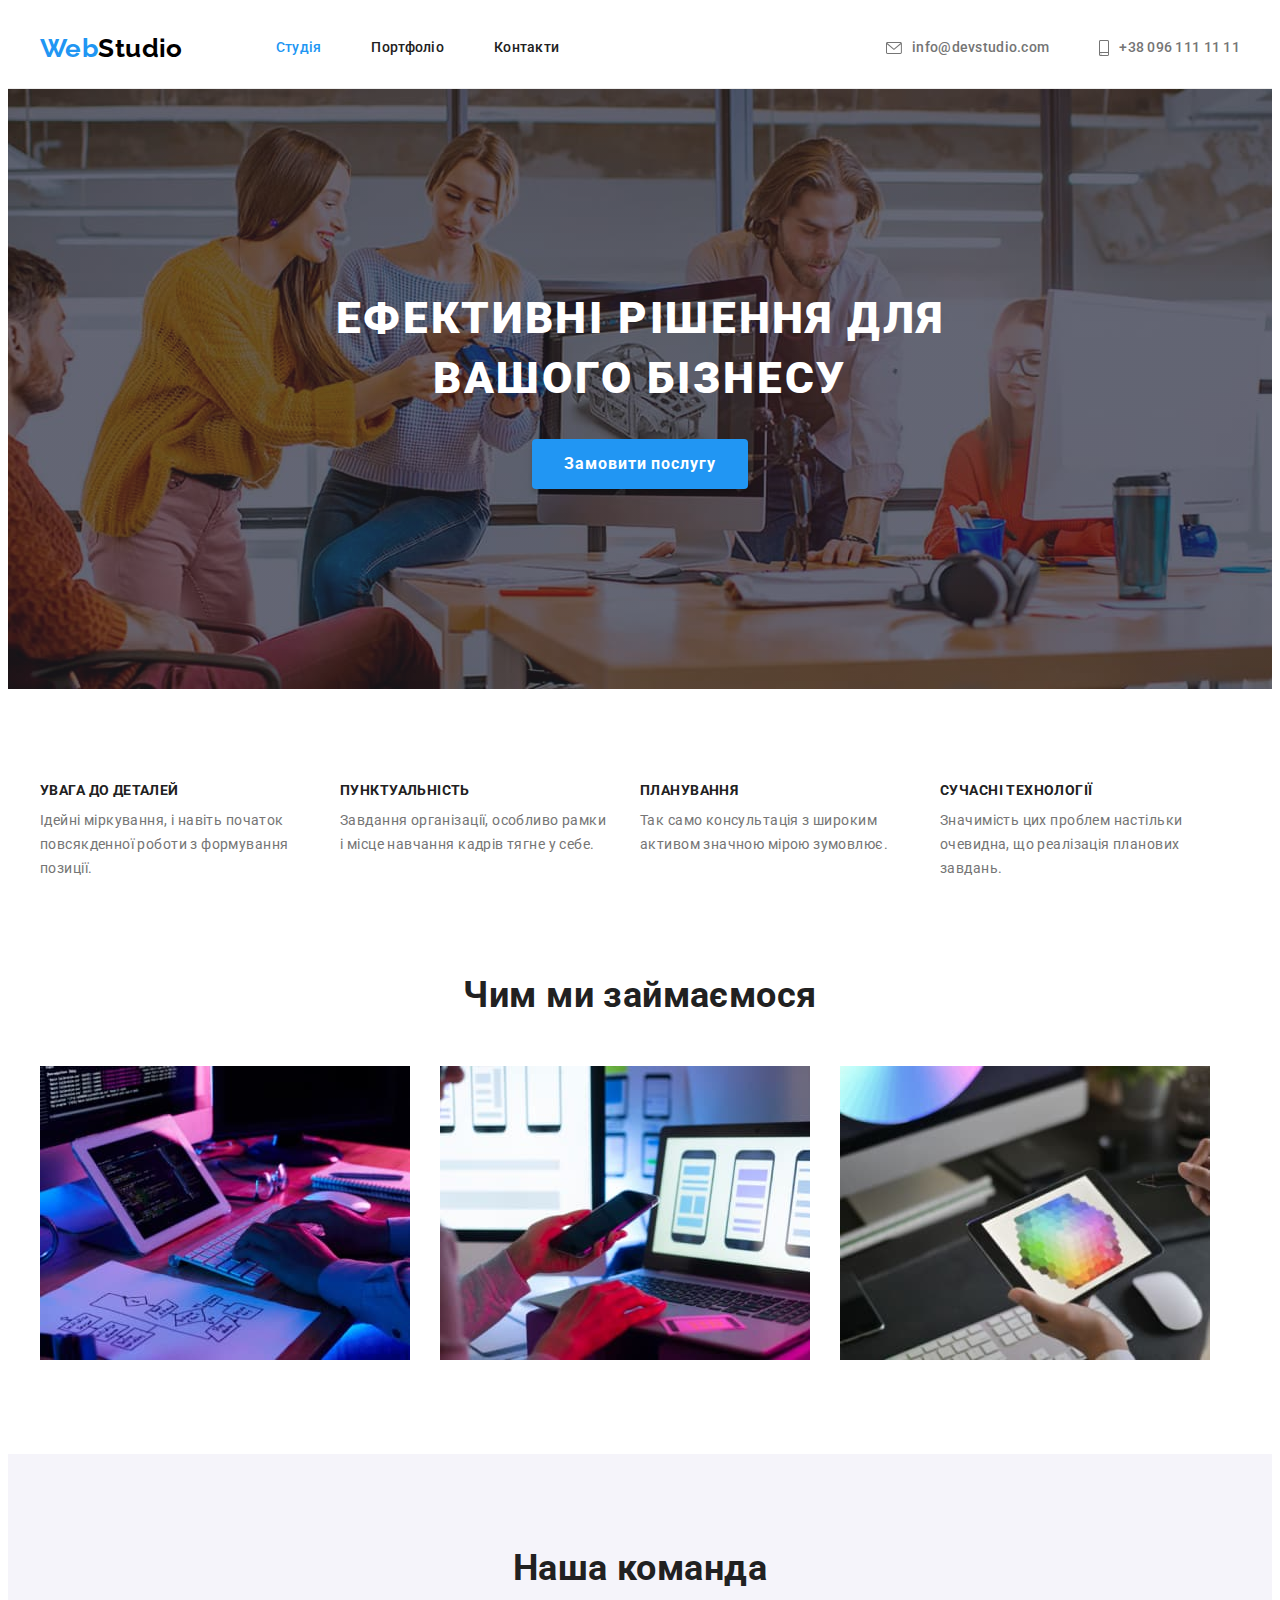
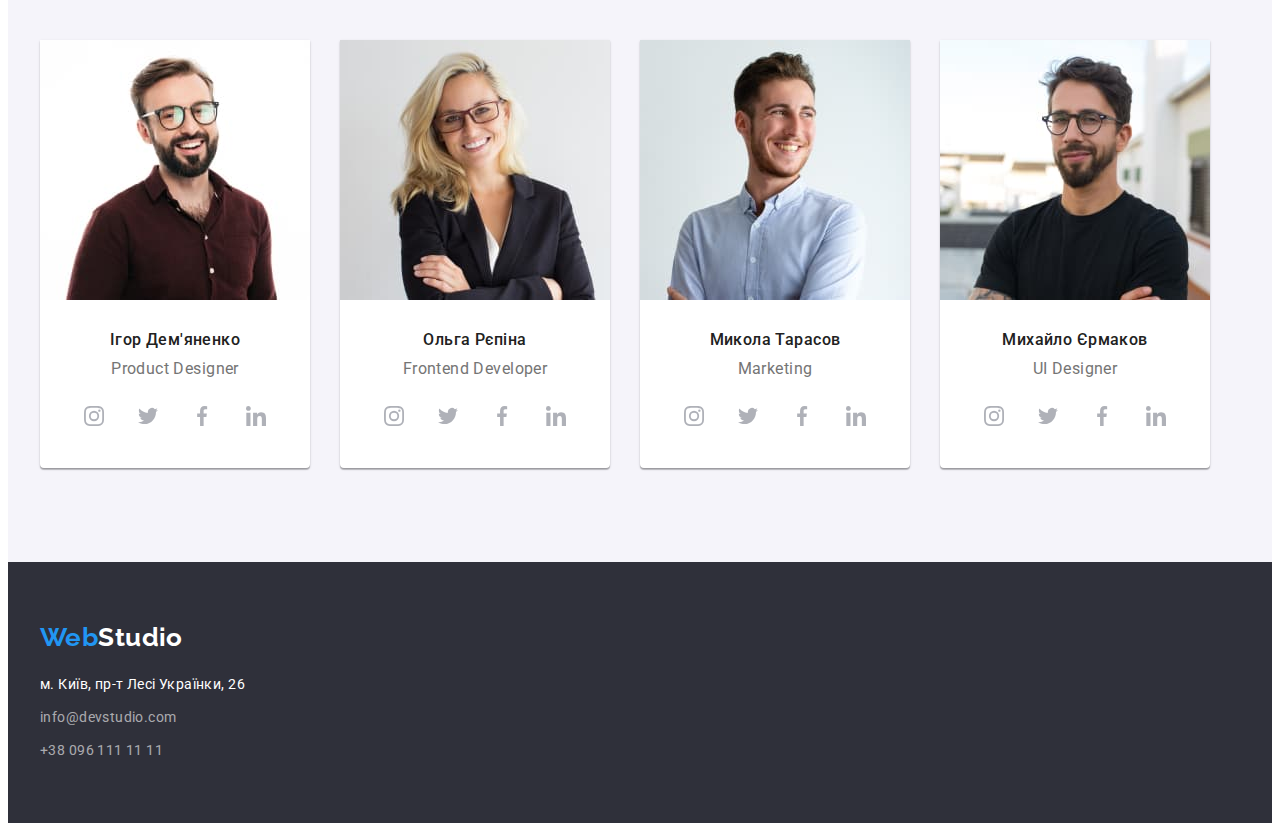
==== index.html @ c1e57f89 "add svg icons" ====
<!DOCTYPE html>
<html lang="uk">

<head>
	<meta charset="UTF-8" />
	<meta http-equiv="X-UA-Compatible" content="IE=edge" />
	<meta name="viewport" content="width=device-width, initial-scale=1.0" />
	<title>goit-markup-hw-03</title>
	<link rel="preconnect" href="https://fonts.googleapis.com">
	<link rel="preconnect" href="https://fonts.gstatic.com" crossorigin>
	<link
		href="https://fonts.googleapis.com/css2?family=Raleway:wght@700&family=Roboto:wght@400;500;700;900&display=swap"
		rel="stylesheet">
	<link rel="stylesheet" href="https://cdnjs.cloudflare.com/ajax/libs/modern-normalize/1.1.0/modern-normalize.min.css"
		integrity="sha512-wpPYUAdjBVSE4KJnH1VR1HeZfpl1ub8YT/NKx4PuQ5NmX2tKuGu6U/JRp5y+Y8XG2tV+wKQpNHVUX03MfMFn9Q=="
		crossorigin="anonymous" referrerpolicy="no-referrer" />
	<link rel="stylesheet" href="./css/styles.css" />



</head>

<body>
	<header class="page-header">
		<div class="container">
			<div class="header-container">
				<nav class="site-nav">
					<a class="logo" href="./index.html">Web<span class="logo-header">Studio</span></a>
					<ul class="list header-list">
						<li class="item">
							<a class="link current" href="./index.html">Студія</a>
						</li>
						<li class="item">
							<a class="link" href="./portfolio.html">Портфоліо</a>
						</li>
						<li class="item">
							<a class="link" href="#">Контакти</a>
						</li>
					</ul>
				</nav>
				<ul class="list header-address">
					<li class="item ">
						<a class="link address-link" href="mailto:info@devstudio.com">
							<svg width="16" height="12">
								<use href="./images/icons.svg#icon-envelope"></use>
							</svg>
							info@devstudio.com
						</a>
					</li>
					<li class="item">
						<a class="link phone-link" href="tel:+380961111111">
							<svg width="10" height="16">
								<use href="./images/icons.svg#icon-smartphone"></use>
							</svg>
							+38 096 111 11 11
						</a>
					</li>
				</ul>
			</div>
		</div>
	</header>
	<main>
		<section class="hero">
			<div class="hero-background">
				<div class="container hero-container">
					<h1 class="hero-title">Ефективні рішення для вашого бізнесу</h1>
					<button class="hero-button" type="button">Замовити послугу</button>
				</div>
			</div>
		</section>

		<section class="section">
			<div class="container">
				<h2 class="title visually-hidden">Особливості</h2>
				<ul class="list features-list">
					<li class="features-item">

						<h3 class="features-title">Увага до деталей</h3>
						<p class="features-text">Ідейні міркування, і навіть початок повсякденної роботи з формування позиції.
						</p>
					</li>
					<li class="features-item">
						<h3 class="features-title">Пунктуальність</h3>
						<p class="features-text">Завдання організації, особливо рамки і місце навчання кадрів тягне у себе.
						</p>
					</li>
					<li class="features-item">
						<h3 class="features-title">Планування</h3>
						<p class="features-text">Так само консультація з широким активом значною мірою зумовлює.</p>
					</li>
					<li class="features-item">
						<h3 class="features-title">Сучасні технології</h3>
						<p class="features-text">Значимість цих проблем настільки очевидна, що реалізація планових завдань.
						</p>
					</li>
				</ul>
			</div>
		</section>
		<section class="section technology-section">
			<div class="container">
				<div class="technology">
					<h2 class="title technology-title">Чим ми займаємося</h2>
					<ul class="list technology-list">
						<li class="technology-item"><img src="./images/code.jpg" alt="Людина працює за комп'ютером"
								width="370" /></li>
						<li class="technology-item">
							<img src="./images/mobile.jpg" alt="Людина з телефоном у руці працює за комп'ютером" width="370" />
						</li>
						<li class="technology-item">
							<img src="./images/tablet.jpg" alt="Людина малює на планшеті" width="370" />
						</li>
					</ul>
				</div>
			</div>
		</section>
		<section class="section team-section">
			<div class="container">
				<h2 class="title team-title">Наша команда</h2>
				<ul class="list team-list">
					<li class="team-item">
						<img src="./images/demyanenko.jpg" alt="Усміхнений хлопець в окулярах" width="270" />
						<div class="team-card">
							<h3 class="team-name">Ігор Дем'яненко</h3>
							<p class="team-position" lang="en">Product Designer</p>
						</div>
						<ul class="list social-list">
							<li class="social-item">
								<a class="social-link" href="">
									<svg class="social-icon" width="20" height="20">
										<use href="./images/icons.svg#icon-instagram"></use>
									</svg>
								</a>
							</li>
							<li class="social-item">
								<a class="social-link" href="">
									<svg class="social-icon" width="20" height="20">
										<use href="./images/icons.svg#icon-twitter"></use>
									</svg>
								</a>
							</li>
							<li class="social-item">
								<a class="social-link" href="">
									<svg class="social-icon" width="20" height="20">
										<use href="./images/icons.svg#icon-facebook"></use>
									</svg>
								</a>
							</li>
							<li class="social-item">
								<a class="social-link" href="">
									<svg class="social-icon" width="20" height="20">
										<use href="./images/icons.svg#icon-linkedin"></use>
									</svg>
								</a>
							</li>
						</ul>
					</li>
					<li class="team-item">
						<img src="./images/repina.jpg" alt="Усміхнена дівчина в окулярах" width="270" />
						<div class="team-card">
							<h3 class="team-name">Ольга Рєпіна</h3>
							<p class="team-position" lang="en">Frontend Developer</p>
						</div>
						<ul class="list social-list">
							<li class="social-item">
								<a class="social-link" href="">
									<svg class="social-icon" width="20" height="20">
										<use href="./images/icons.svg#icon-instagram"></use>
									</svg>
								</a>
							</li>
							<li class="social-item">
								<a class="social-link" href="">
									<svg class="social-icon" width="20" height="20">
										<use href="./images/icons.svg#icon-twitter"></use>
									</svg>
								</a>
							</li>
							<li class="social-item">
								<a class="social-link" href="">
									<svg class="social-icon" width="20" height="20">
										<use href="./images/icons.svg#icon-facebook"></use>
									</svg>
								</a>
							</li>
							<li class="social-item">
								<a class="social-link" href="">
									<svg class="social-icon" width="20" height="20">
										<use href="./images/icons.svg#icon-linkedin"></use>
									</svg>
								</a>
							</li>
						</ul>
					</li>
					<li class="team-item">
						<img src="./images/tarasov.jpg" alt="Усміхнений хлопець" width="270" />
						<div class="team-card">
							<h3 class="team-name">Микола Тарасов</h3>
							<p class="team-position" lang="en">Marketing</p>
						</div>
						<ul class="list social-list">
							<li class="social-item">
								<a class="social-link" href="">
									<svg class="social-icon" width="20" height="20">
										<use href="./images/icons.svg#icon-instagram"></use>
									</svg>
								</a>
							</li>
							<li class="social-item">
								<a class="social-link" href="">
									<svg class="social-icon" width="20" height="20">
										<use href="./images/icons.svg#icon-twitter"></use>
									</svg>
								</a>
							</li>
							<li class="social-item">
								<a class="social-link" href="">
									<svg class="social-icon" width="20" height="20">
										<use href="./images/icons.svg#icon-facebook"></use>
									</svg>
								</a>
							</li>
							<li class="social-item">
								<a class="social-link" href="">
									<svg class="social-icon" width="20" height="20">
										<use href="./images/icons.svg#icon-linkedin"></use>
									</svg>
								</a>
							</li>
						</ul>
					</li>
					<li class="team-item">
						<img src="./images/yermakov.jpg" alt="Усміхнений хлопець в окулярах" width="270" />
						<div class="team-card">
							<h3 class="team-name">Михайло Єрмаков</h3>
							<p class="team-position" lang="en">UI Designer</p>
						</div>
						<ul class="list social-list">
							<li class="social-item">
								<a class="social-link" href="">
									<svg class="social-icon" width="20" height="20">
										<use href="./images/icons.svg#icon-instagram"></use>
									</svg>
								</a>
							</li>
							<li class="social-item">
								<a class="social-link" href="">
									<svg class="social-icon" width="20" height="20">
										<use href="./images/icons.svg#icon-twitter"></use>
									</svg>
								</a>
							</li>
							<li class="social-item">
								<a class="social-link" href="">
									<svg class="social-icon" width="20" height="20">
										<use href="./images/icons.svg#icon-facebook"></use>
									</svg>
								</a>
							</li>
							<li class="social-item">
								<a class="social-link" href="">
									<svg class="social-icon" width="20" height="20">
										<use href="./images/icons.svg#icon-linkedin"></use>
									</svg>
								</a>
							</li>
						</ul>
					</li>
				</ul>
			</div>
		</section>
	</main>
	<footer class="page-footer">
		<div class="container">
			<div class="footer-container">
				<a class="logo" href="./index.html">Web<span class="logo-footer">Studio</span></a>
				<address class="address">
					<ul class="list">
						<li class="address-footer">
							<a class="link" href="https://goo.gl/maps/2ffVsnF2zKhLbxtcA" target="_blank"
								rel="noopener noreferrer nofollow">м.
								Київ, пр-т Лесі Українки, 26</a>
						</li>
						<li class="mail-footer">
							<a class="link" href="mailto:info@devstudio.com">info@devstudio.com</a>
						</li>
						<li class="phone-footer">
							<a class="link" href="tel:+380961111111">+38 096 111 11 11</a>
						</li>
					</ul>
				</address>
			</div>
		</div>
	</footer>
</body>

</html>
---- css/styles.css ----
:root {
	--primery-text-color: #212121;
	--secondary-text-color: #757575;
	--main-white-color: #FFFFFF;
	--accent-color: #2196F3;
	--secondary-background-color: #2F303A;
	--team-background-color : #F5F4FA;
	--logo-main-color: #000000;
	--addrees-color: rgba(255, 255, 255, 0.6);
	--main-button-accent-color: #188CE8;
	--border-color: #ECECEC;
	--background-hero-color: #C4C4C4;
}

.visually-hidden {
	position: absolute;
	white-space: nowrap;
	width: 1px;
	height: 1px;
	overflow: hidden;
	border: 0;
	padding: 0;
	clip: rect(0 0 0 0);
	clip-path: inset(50%);
	margin: -1px;
}

body{
	color: var(--primery-text-color);
	background-color: var(--main-white-color);
	font-size: 14px;
	font-family: 'Roboto', sans-serif;
	letter-spacing: 0.03em;
}

h1,
h2,
h3,
h4,
h5,
h6,
p,
ul{
	margin: 0;
	padding: 0;
}

img{
	display: block;
	max-width: 100%;
	height: auto;
}

.list {
	list-style: none;
}

.link {
	text-decoration: none;
	color: inherit;
}

.link:hover,
.link:focus {
	color: var(--accent-color);
}

.container{
	max-width: 1200px;
	margin-left: auto;
	margin-right: auto;
	padding-left: 15px;
	padding-right: 15px;
	/* outline: 2px solid green; */
}

.section {
	padding-bottom: 94px;
	padding-top: 94px;
}

/* header */
.page-header{
	border-bottom: 1px solid var(--border-color);
}

.header-container{
	display: flex;
	align-items: center;
	justify-content: space-between;
	}
/* Top-line */

/* logo */

.logo{
	color: var(--accent-color);
	font-family: 'Raleway', sans-serif;
	font-weight: 700;
	font-size: 26px;
	line-height: 1.19;
	text-decoration: none;

	/* padding-top: 24px;
	padding-bottom: 25px; */
}

.logo-header{
	color: var(--logo-main-color);
}


.logo .logo-header:hover,
.logo .logo-header:focus{
	color: var(--accent-color);
}

/* navigation */

.site-nav{
	display: flex;
	align-items: center;
	
}

.site-nav .link{
	display: block;
	padding-top: 32px;
	padding-bottom: 32px;
}

.site-nav .item + .item{
	display: flex;
	margin-left: 50px;
}

.header-list{
font-weight: 500;
font-size: 14px;
line-height: 1.14;
letter-spacing: 0.02em;

display: flex;
margin-left: 93px;
}

.current {
	color: var(--accent-color);
}
	/* header address */

.header-address{
	color: var(--secondary-text-color);
	font-weight: 500;
	letter-spacing: 0.02em;
	line-height: 1.14;

	display: flex;
	align-items: center;
}

.header-address .item + .item{
	margin-left: 50px;
}

.address-link{
	display: flex;
	fill: var(--secondary-text-color);
	align-items: center;
	gap: 10px;
}

.phone-link{
	display: flex;
	fill: var(--secondary-text-color);
	align-items: center;
	gap: 10px;
}

/* Hero */
.hero{
	background-color: var(--background-hero-color);
	}

.hero-background {
	max-width: 1600px;
	height: 600px;
	margin-left: auto;
	margin-right: auto;

	background-image: linear-gradient(to right, 
	rgba(47, 48, 58, 0.4),rgba(47, 48, 58, 0.4)),
	url('../images/hero-image.jpg');
	background-size: cover;
	background-position: center;
}

.hero-container{
	padding-top: 200px;
	padding-bottom: 200px;
}

.hero-title{
	color: var(--main-white-color);
	font-weight: 900;
	font-size: 44px;
	line-height: 1.36;
	letter-spacing: 0.06em;
	text-transform: uppercase;
	text-align: center;

	margin-left: auto;
	margin-right: auto;
	width: 696px;
	}
	
.hero-button{
	color: var(--main-white-color);
	background-color: var(--accent-color);
	font-family: inherit;
	font-weight: 700;
	font-size: 16px;
	line-height: 1.87;
	font-style: normal;
	cursor: pointer;
	letter-spacing: 0.06em;
	
	padding: 10px 32px;
	text-align: center;
	display: flex;
	align-items: center;

	border-radius: 4px;
	border: 0;
	box-shadow: 0px 4px 4px rgba(0, 0, 0, 0.15);
	margin-left: auto;
	margin-right: auto;
	margin-top: 30px;
	
}

.hero-button:hover,
.hero-button:focus{
	background-color: var(--main-button-accent-color);
}


/* Features */



.features-list{
	display: flex;
	
	}

.features-item{
	width: 270px;
	margin-right: 30px;

}

.features-item:last-child{
	margin-right: 0;
}

.features-title{
	font-weight: 700;
	font-size: 14px;
	line-height: 1.14;
	text-transform: uppercase;
}

.features-text{
	color: var(--secondary-text-color);
	margin-top: 10px;
	line-height: 1.71;
}


/* What do we do? technology*/

.technology-section{
	padding-top: 0;
}

.title{
	font-weight: 700;
	font-size: 36px;
	line-height: 1.16;
}

.technology-title{
	text-align: center;
}

.technology-list{
	display: flex;
	margin-top: 50px;
}

.technology-item{
	margin-right: 30px;
}

.technology-item:last-child{
	margin-right: 0;
}


/* Our team */
.team-section{
	background-color:var(--team-background-color);
}

.team-title{
	text-align: center;
}

.team-list{
display: flex;
margin-top: 50px;
}

.team-item {
	background-color: var(--main-white-color);
	box-shadow: 0px 1px 3px rgba(0, 0, 0, 0.12), 0px 1px 1px rgba(0, 0, 0, 0.14), 0px 2px 1px rgba(0, 0, 0, 0.2);
	border-radius: 0px 0px 4px 4px;

	width: 270px;
	margin-right: 30px;
}

.team-item:last-child{
	margin-right: 0;
}

.team-card {
	padding-top: 30px;
	padding-bottom: 16px;
}

.team-name{
font-weight: 500;
font-size: 16px;
line-height: 1.19;
text-align: center;

margin-bottom: 10px;
}

.team-position{
	color: var(--secondary-text-color);
	font-size: 16px;
	line-height: 1.19;
	text-align: center;
}


.social-list {
	display: flex;
	justify-content: center;
	gap: 10px;
	padding-bottom: 30px;
}

.social-item {}

.social-link {
	width: 44px;
	height: 44px;
	display: flex;
	align-items: center;
	justify-content: center;
	border-radius: 50%;
}

.social-link:hover{
	background-color: var(--accent-color);
}

.social-icon{
	fill: #AFB1B8;
}

.social-link:hover .social-icon{
	fill: var(--main-white-color);
}


/* footer */

.page-footer {
	background-color: var(--secondary-background-color);
	padding-top: 60px;
	padding-bottom: 60px;
}

.logo-footer{
	color: var(--main-white-color);
}

.logo-footer:hover,
.logo-footer:focus{
	color: var(--accent-color);
}

.address {
	font-style: normal;
	line-height: 1.71;
}

.address-footer {
	color: var(--main-white-color);
	margin-top: 20px;
}
	
.mail-footer {
	color: var(--addrees-color);
	margin-top: 9px;
}
	
.phone-footer {
	color: var(--addrees-color);
	margin-top: 9px;
}

/* portfolio */

.filter-list{
	justify-content: center;
	gap: 8px;
	display: flex;

	margin-bottom: 50px;
}
.portfolio-button{
	font-family: inherit;
	font-weight: 500;
	font-size: 16px;
	line-height: 1.62;
	font-style: normal;
	cursor: pointer;

	height: 38px;
	padding: 6px 22px;
	border: 0;
	border-radius: 4px;
	background: #F5F4FA;
}

.portfolio-button:hover,
.portfolio-button:focus{
	color: var(--main-white-color);
	background-color: var(--accent-color);

	box-shadow: 0px 3px 1px rgba(0, 0, 0, 0.1), 0px 1px 2px rgba(0, 0, 0, 0.08), 0px 2px 2px rgba(0, 0, 0, 0.12);
	
}

/* portfolio-work */
/* калькулятор для лучшей верстки:
calc (100% - {	сумма зазоров в строке в * значение маржина}px) / количество Єлементов в строке */

.portfolio-work{
	display: flex;
	flex-wrap: wrap;
	}

.portfolio-card .title{
	margin-bottom: 4px;
}
.portfolio-item{
	width: 370px;
	margin-right: 30px;
	margin-bottom: 30px;
}

.portfolio-item:hover,
.portfolio-item:focus {
	box-shadow: 0px 1px 1px rgba(0, 0, 0, 0.12),
		0px 4px 4px rgba(0, 0, 0, 0.06),
		1px 4px 6px rgba(0, 0, 0, 0.16);
}

.portfolio-item:nth-child(3n) {
	margin-right: 0;
}

.portfolio-item:nth-last-child(-n+3){
	margin-bottom: 0;
}

.portfolio-link {
	text-decoration: none;
	color: inherit;
}




.portfolio-card{
	padding: 20px 24px;
	border-left: 1px solid var(--border-color);
	border-right: 1px solid var(--border-color);
	border-bottom: 1px solid var(--border-color);
}

.portfolio-title{
	font-weight: 700;
	font-size: 18px;
	line-height: 2;
	letter-spacing: 0.06em;
}

.portfolio-work p{
	color: var(--secondary-text-color);
	font-size: 16px;
	line-height: 1.88;
}
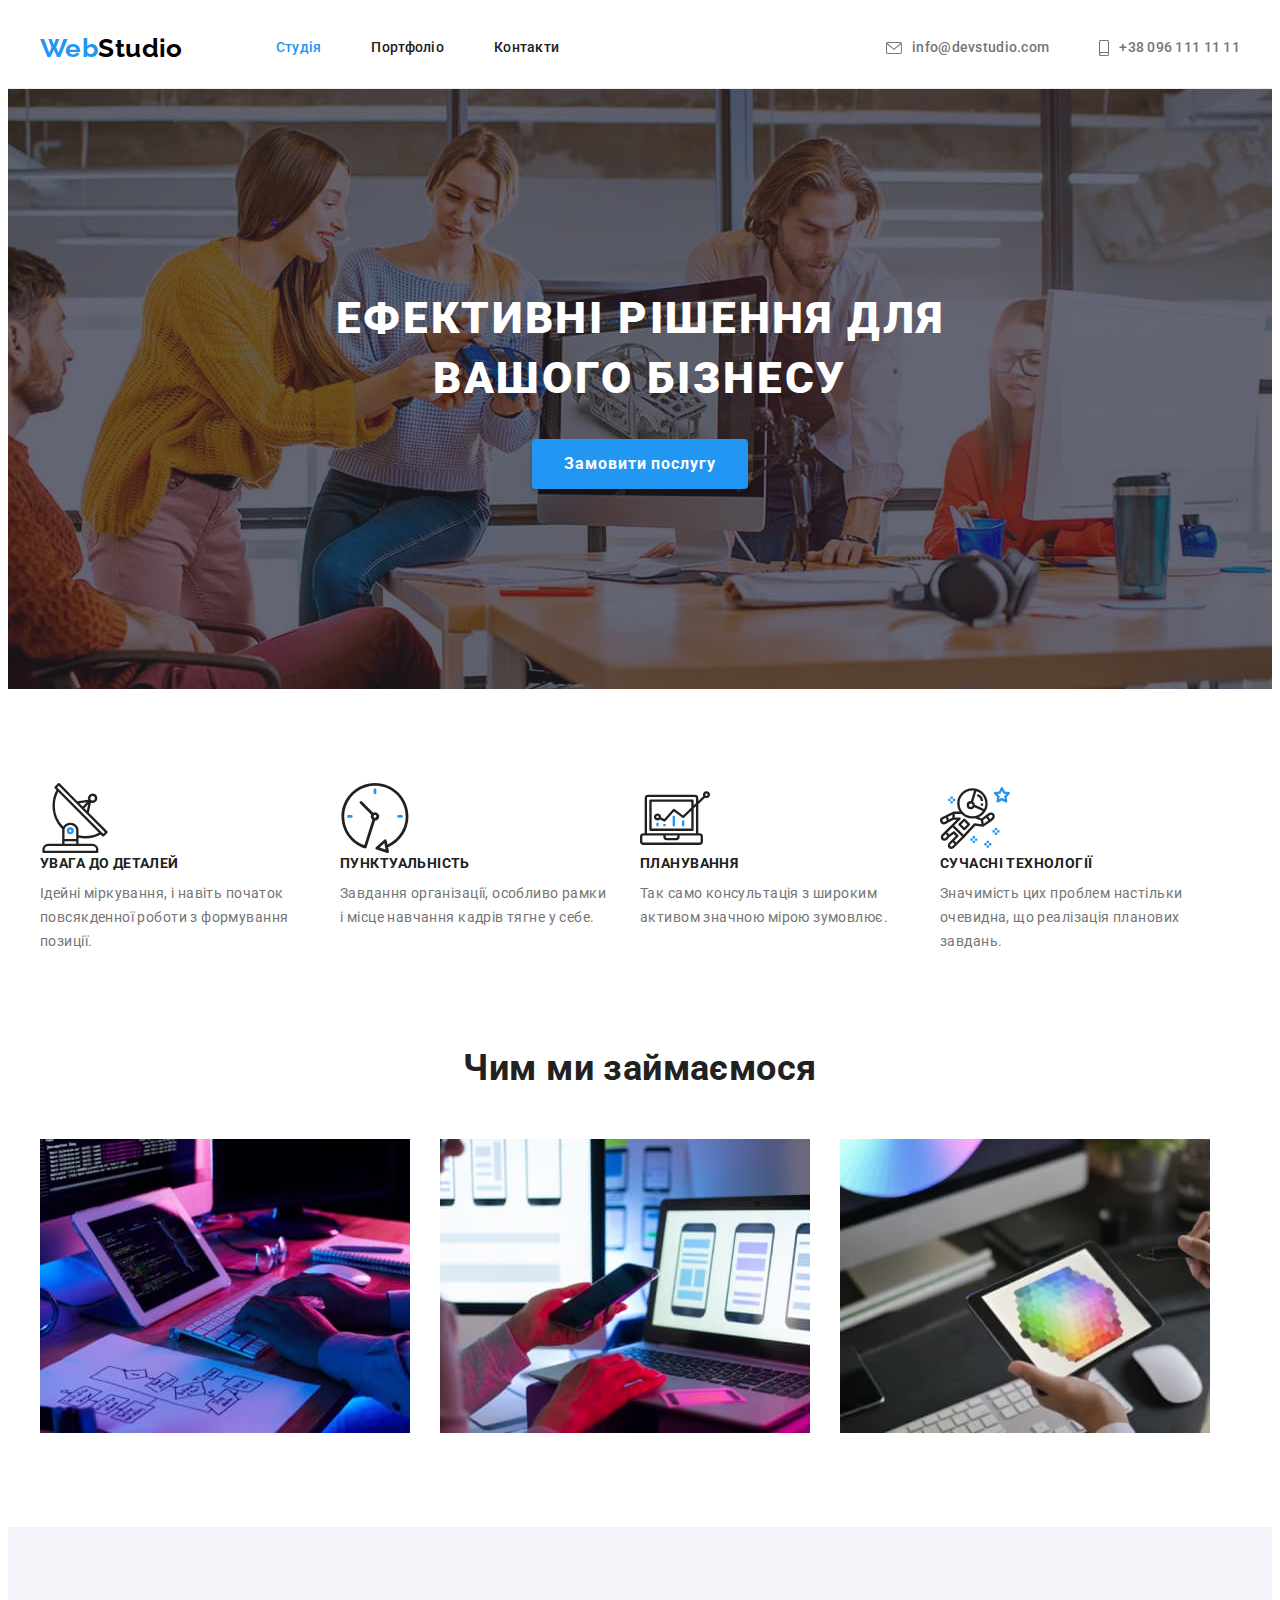
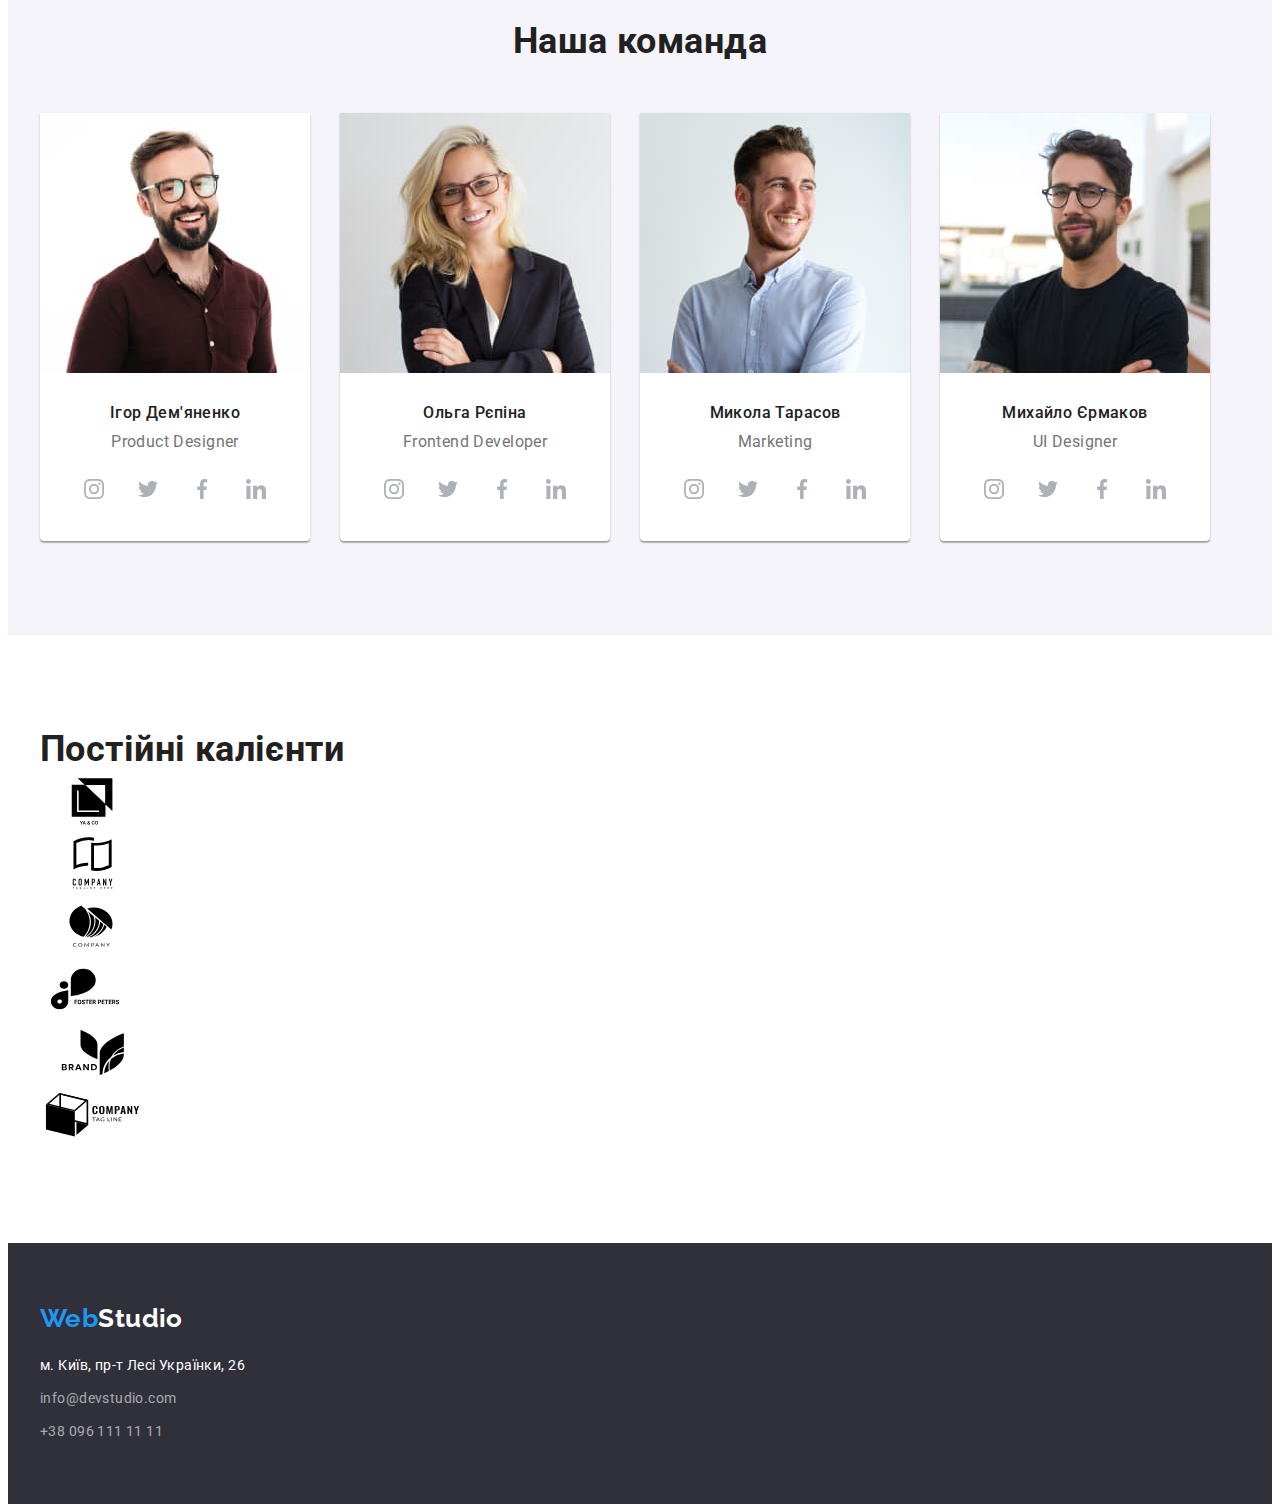
==== commit bd117313: "update index.html" ====
--- a/index.html
+++ b/index.html
@@ -74,21 +74,32 @@
 				<h2 class="title visually-hidden">Особливості</h2>
 				<ul class="list features-list">
 					<li class="features-item">
-
+						<svg width="70" height="70">
+							<use href="./images/icons.svg#icon-antenna"></use>
+						</svg>
 						<h3 class="features-title">Увага до деталей</h3>
 						<p class="features-text">Ідейні міркування, і навіть початок повсякденної роботи з формування позиції.
 						</p>
 					</li>
 					<li class="features-item">
+						<svg width="70" height="70">
+							<use href="./images/icons.svg#icon-clock"></use>
+						</svg>
 						<h3 class="features-title">Пунктуальність</h3>
 						<p class="features-text">Завдання організації, особливо рамки і місце навчання кадрів тягне у себе.
 						</p>
 					</li>
 					<li class="features-item">
+						<svg width="70" height="70">
+							<use href="./images/icons.svg#icon-diagram"></use>
+						</svg>
 						<h3 class="features-title">Планування</h3>
 						<p class="features-text">Так само консультація з широким активом значною мірою зумовлює.</p>
 					</li>
 					<li class="features-item">
+						<svg width="70" height="70">
+							<use href="./images/icons.svg#icon-astronaut"></use>
+						</svg>
 						<h3 class="features-title">Сучасні технології</h3>
 						<p class="features-text">Значимість цих проблем настільки очевидна, що реалізація планових завдань.
 						</p>
@@ -98,19 +109,19 @@
 		</section>
 		<section class="section technology-section">
 			<div class="container">
-				<div class="technology">
-					<h2 class="title technology-title">Чим ми займаємося</h2>
-					<ul class="list technology-list">
-						<li class="technology-item"><img src="./images/code.jpg" alt="Людина працює за комп'ютером"
-								width="370" /></li>
-						<li class="technology-item">
-							<img src="./images/mobile.jpg" alt="Людина з телефоном у руці працює за комп'ютером" width="370" />
-						</li>
-						<li class="technology-item">
-							<img src="./images/tablet.jpg" alt="Людина малює на планшеті" width="370" />
-						</li>
-					</ul>
-				</div>
+				<!-- <div class="technology"> -->
+				<h2 class="title technology-title">Чим ми займаємося</h2>
+				<ul class="list technology-list">
+					<li class="technology-item"><img src="./images/code.jpg" alt="Людина працює за комп'ютером"
+							width="370" /></li>
+					<li class="technology-item">
+						<img src="./images/mobile.jpg" alt="Людина з телефоном у руці працює за комп'ютером" width="370" />
+					</li>
+					<li class="technology-item">
+						<img src="./images/tablet.jpg" alt="Людина малює на планшеті" width="370" />
+					</li>
+				</ul>
+				<!-- </div> -->
 			</div>
 		</section>
 		<section class="section team-section">
@@ -268,6 +279,55 @@
 				</ul>
 			</div>
 		</section>
+		<section class="section customers-section">
+			<div class="container">
+				<h2 class="title customers-title">Постійні кaлієнти</h2>
+				<ul class="list customers-list">
+					<li class="customers-item">
+						<a class="link customers-link" href="">
+							<svg class="customers-icon" width="106" height="60">
+								<use href="./images/icons.svg#icon-yaco"></use>
+							</svg>
+						</a>
+					</li>
+					<li class="customers-item">
+						<a class="link customers-link" href="">
+							<svg class="customers-icon" width="106" height="60">
+								<use href="./images/icons.svg#icon-tagline-here"></use>
+							</svg>
+						</a>
+					</li>
+					<li class="customers-item">
+						<a class="link customers-link" href="">
+							<svg class="customers-icon" width="106" height="60">
+								<use href="./images/icons.svg#icon-company"></use>
+							</svg>
+						</a>
+					</li>
+					<li class="customers-item">
+						<a class="link customers-link" href="">
+							<svg class="customers-icon" width="106" height="60">
+								<use href="./images/icons.svg#icon-foster-peters"></use>
+							</svg>
+						</a>
+					</li>
+					<li class="customers-item">
+						<a class="link customers-link" href="">
+							<svg class="customers-icon" width="106" height="60">
+								<use href="./images/icons.svg#icon-brand"></use>
+							</svg>
+						</a>
+					</li>
+					<li class="customers-item">
+						<a class="link customers-link" href="">
+							<svg class="customers-icon" width="106" height="60">
+								<use href="./images/icons.svg#icon-company-tagline"></use>
+							</svg>
+						</a>
+					</li>
+				</ul>
+			</div>
+		</section>
 	</main>
 	<footer class="page-footer">
 		<div class="container">
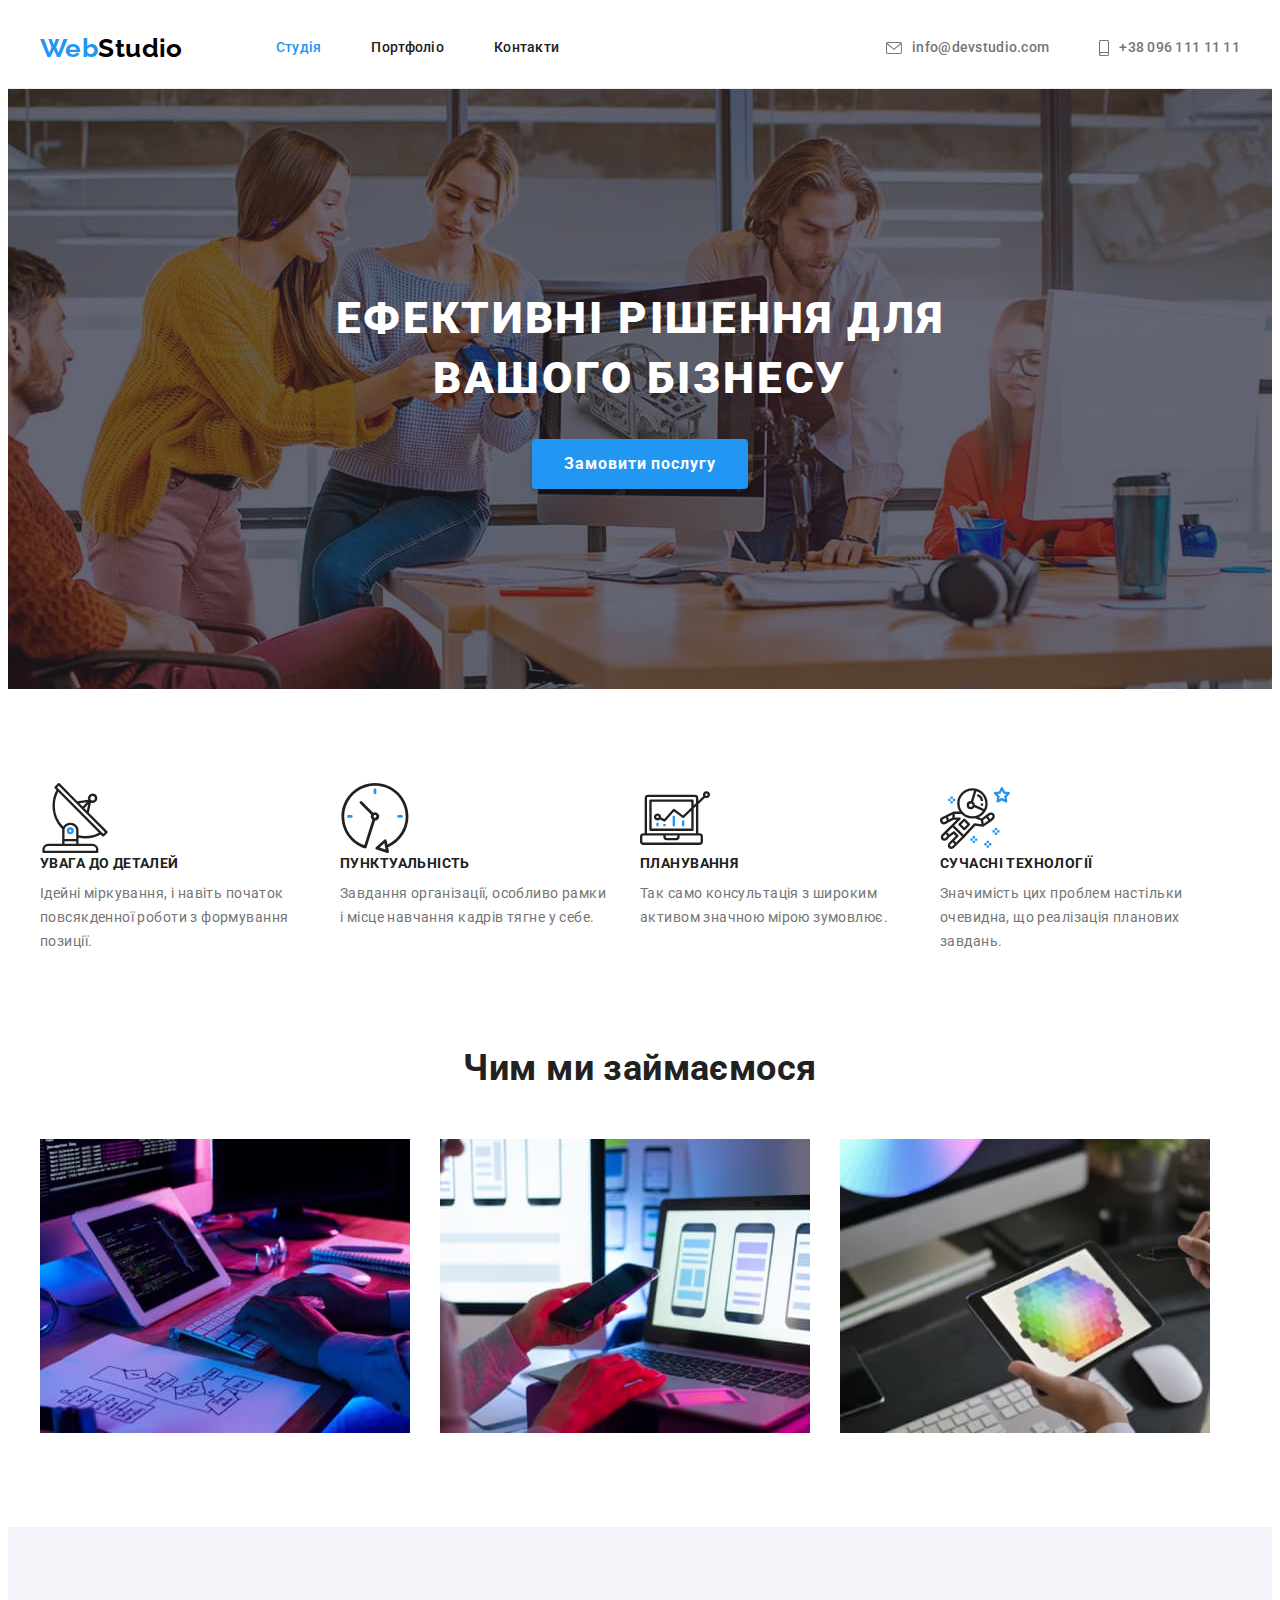
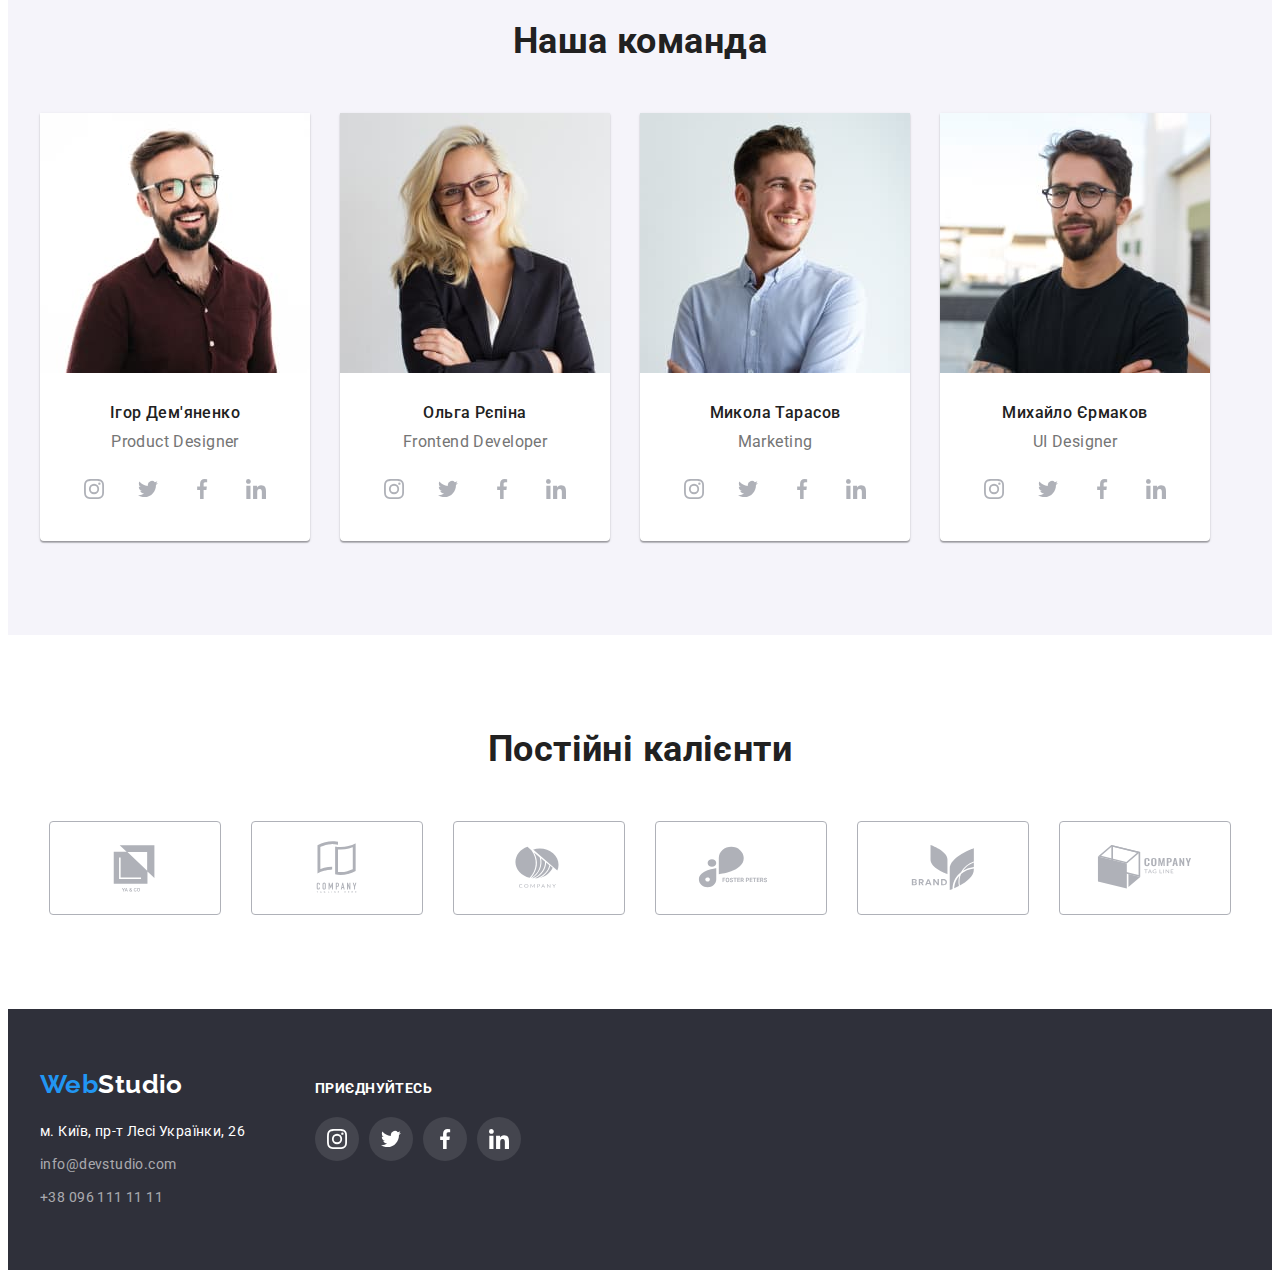
==== commit e581974e: "update index.html" ====
--- a/index.html
+++ b/index.html
@@ -330,8 +330,8 @@
 		</section>
 	</main>
 	<footer class="page-footer">
-		<div class="container">
-			<div class="footer-container">
+		<div class="container footer-container">
+			<div class="footer-main">
 				<a class="logo" href="./index.html">Web<span class="logo-footer">Studio</span></a>
 				<address class="address">
 					<ul class="list">
@@ -349,7 +349,44 @@
 					</ul>
 				</address>
 			</div>
+			<div class="footer-network">
+				<h3 class="network-title">приєднуйтесь</h3>
+				<ul class="list network-list">
+					<li class="network-item">
+						<a class="link network-link" href="">
+							<svg class="network-icon" width="20" height="20">
+								<use href="./images/icons.svg#icon-instagram"></use>
+							</svg>
+						</a>
+					</li>
+					<li class="network-item">
+						<a class="network-link" href="">
+							<svg class="network-icon" width="20" height="20">
+								<use href="./images/icons.svg#icon-twitter"></use>
+							</svg>
+						</a>
+					</li>
+					<li class="network-item">
+						<a class="network-link" href="">
+							<svg class="network-icon" width="20" height="20">
+								<use href="./images/icons.svg#icon-facebook"></use>
+							</svg>
+						</a>
+					</li>
+					<li class="network-item">
+						<a class="network-link" href="">
+							<svg class="network-icon" width="20" height="20">
+								<use href="./images/icons.svg#icon-linkedin"></use>
+							</svg>
+						</a>
+					</li>
+				</ul>
+			</div>
+
 		</div>
+
+		</div>
+
 	</footer>
 </body>
 
--- a/css/styles.css
+++ b/css/styles.css
@@ -10,6 +10,7 @@
 	--main-button-accent-color: #188CE8;
 	--border-color: #ECECEC;
 	--background-hero-color: #C4C4C4;
+	--icons-color: #AFB1B8;
 }
 
 .visually-hidden {
@@ -34,7 +35,7 @@
 }
 
 h1,
-h2,
+h2, 
 h3,
 h4,
 h5,
@@ -288,11 +289,12 @@
 	font-weight: 700;
 	font-size: 36px;
 	line-height: 1.16;
-}
-
-.technology-title{
 	text-align: center;
 }
+
+/* .technology-title{
+	text-align: center;
+} */
 
 .technology-list{
 	display: flex;
@@ -313,9 +315,9 @@
 	background-color:var(--team-background-color);
 }
 
-.team-title{
+/* .team-title{
 	text-align: center;
-}
+} */
 
 .team-list{
 display: flex;
@@ -364,7 +366,6 @@
 	padding-bottom: 30px;
 }
 
-.social-item {}
 
 .social-link {
 	width: 44px;
@@ -375,19 +376,54 @@
 	border-radius: 50%;
 }
 
-.social-link:hover{
+.social-link:hover,
+.social-link:focus{
 	background-color: var(--accent-color);
 }
 
 .social-icon{
-	fill: #AFB1B8;
-}
-
-.social-link:hover .social-icon{
+	fill: var(--icons-color);
+}
+
+.social-link:hover .social-icon,
+.social-link:focus .social-icon{
 	fill: var(--main-white-color);
 }
 
-
+/* CUSTOMERS */
+
+.customers-title{
+	margin-bottom: 50px;
+}
+
+.customers-list{
+	display: flex;
+	justify-content: center;
+	gap: 30px;
+}
+
+.customers-link{
+	width: 170px;
+	height: 92px;
+	display: flex;
+	align-items: center;
+	justify-content: center;
+
+	border: 1px solid #AFB1B8;
+	border-radius: 4px;
+}
+
+.customers-icon{
+	fill: var(--icons-color);
+}
+
+.customers-link:hover{
+	border: 1px solid #2196F3;
+}
+.customers-link:hover .customers-icon,
+.customers-link:focus .customers-icon{
+	fill: var(--accent-color);
+}
 /* footer */
 
 .page-footer {
@@ -396,6 +432,10 @@
 	padding-bottom: 60px;
 }
 
+.footer-container{
+	display: flex;
+	align-items: baseline;
+}
 .logo-footer{
 	color: var(--main-white-color);
 }
@@ -423,6 +463,47 @@
 .phone-footer {
 	color: var(--addrees-color);
 	margin-top: 9px;
+}
+
+.footer-network{
+	margin-left: 70px;
+	width: 206px;
+	height: 80px;
+}
+
+.network-title{
+	font-weight: 700;
+	line-height: 1.14;
+	font-size: 14px;
+	text-transform: uppercase;
+	color: var(--main-white-color);
+	margin-bottom: 20px;
+}
+
+.network-list {
+	display: flex;
+	justify-content: center;
+	gap: 10px;
+	}
+
+
+.network-link {
+	width: 44px;
+	height: 44px;
+	display: flex;
+	align-items: center;
+	justify-content: center;
+	border-radius: 50%;
+	background: rgba(255, 255, 255, 0.1);
+}
+
+.network-link:hover,
+.network-link:focus {
+	background-color: var(--accent-color);
+}
+
+.network-icon {
+	fill: var(--main-white-color);
 }
 
 /* portfolio */
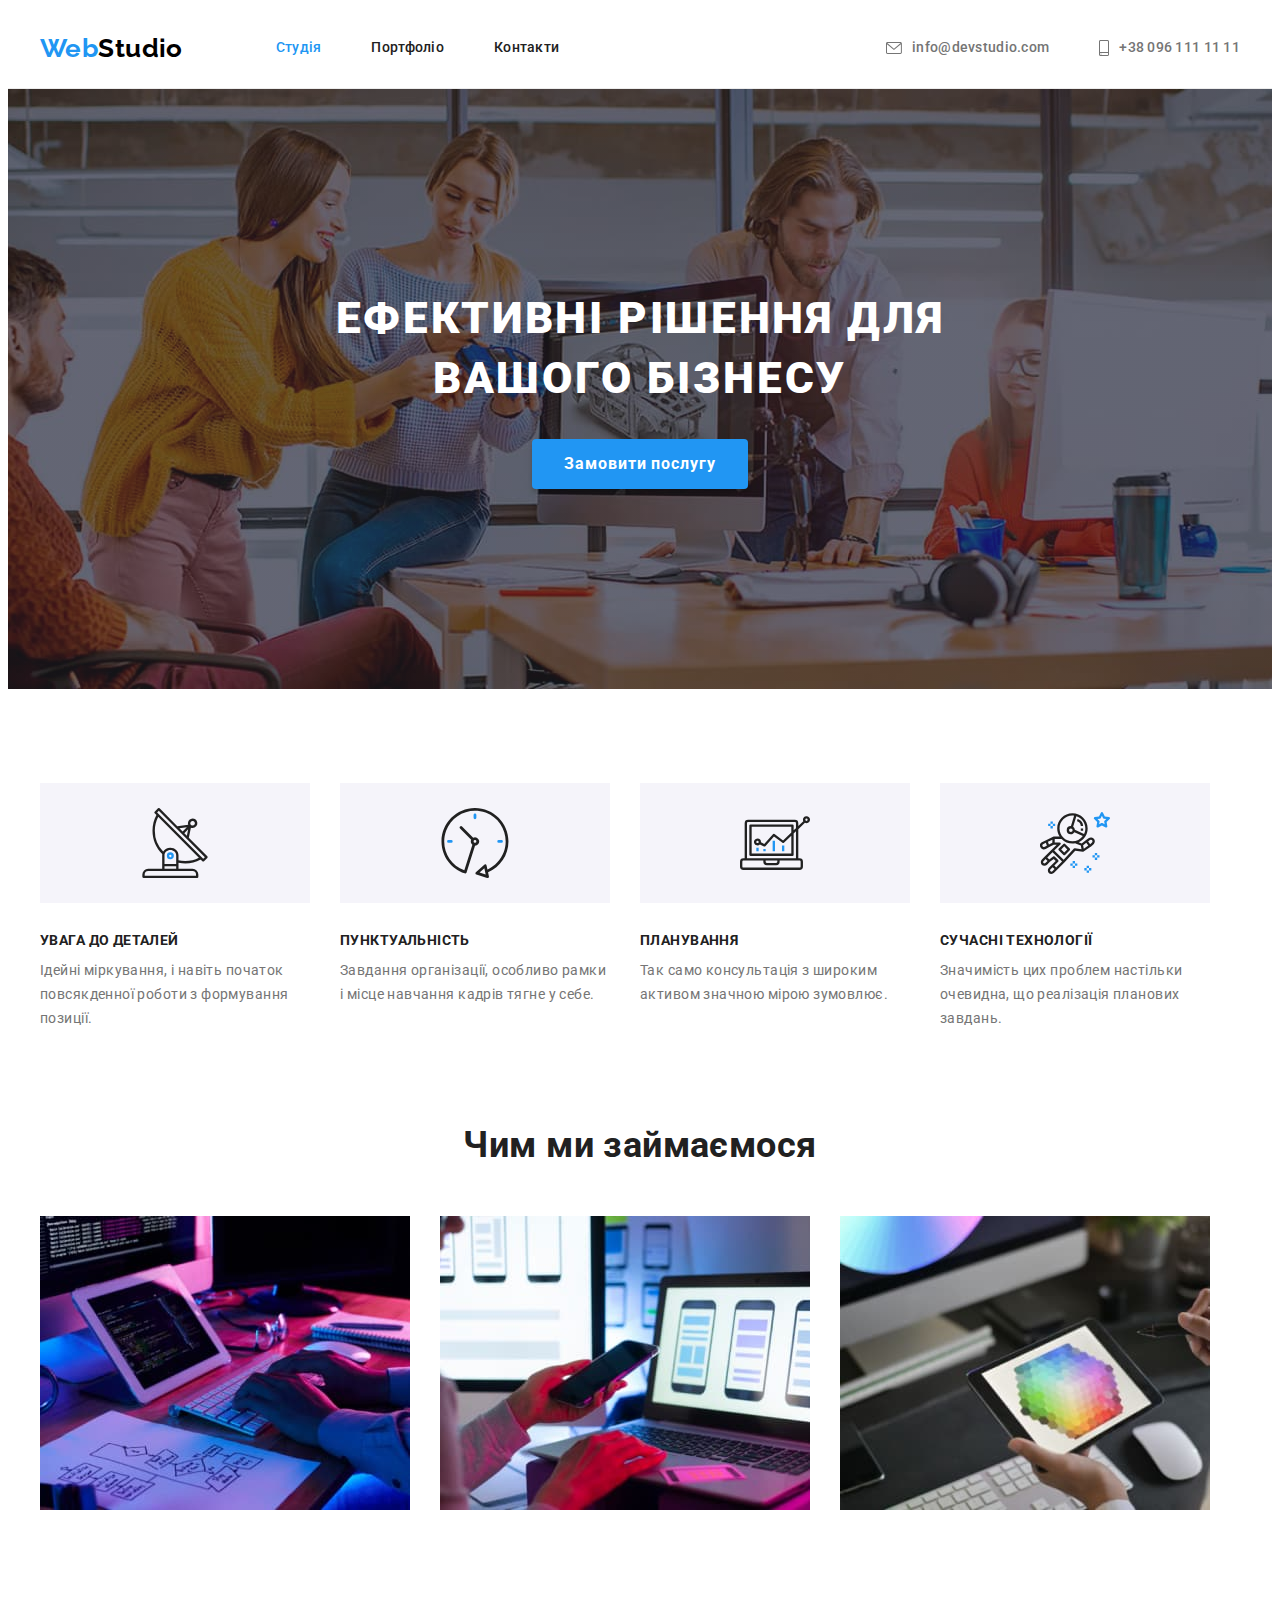
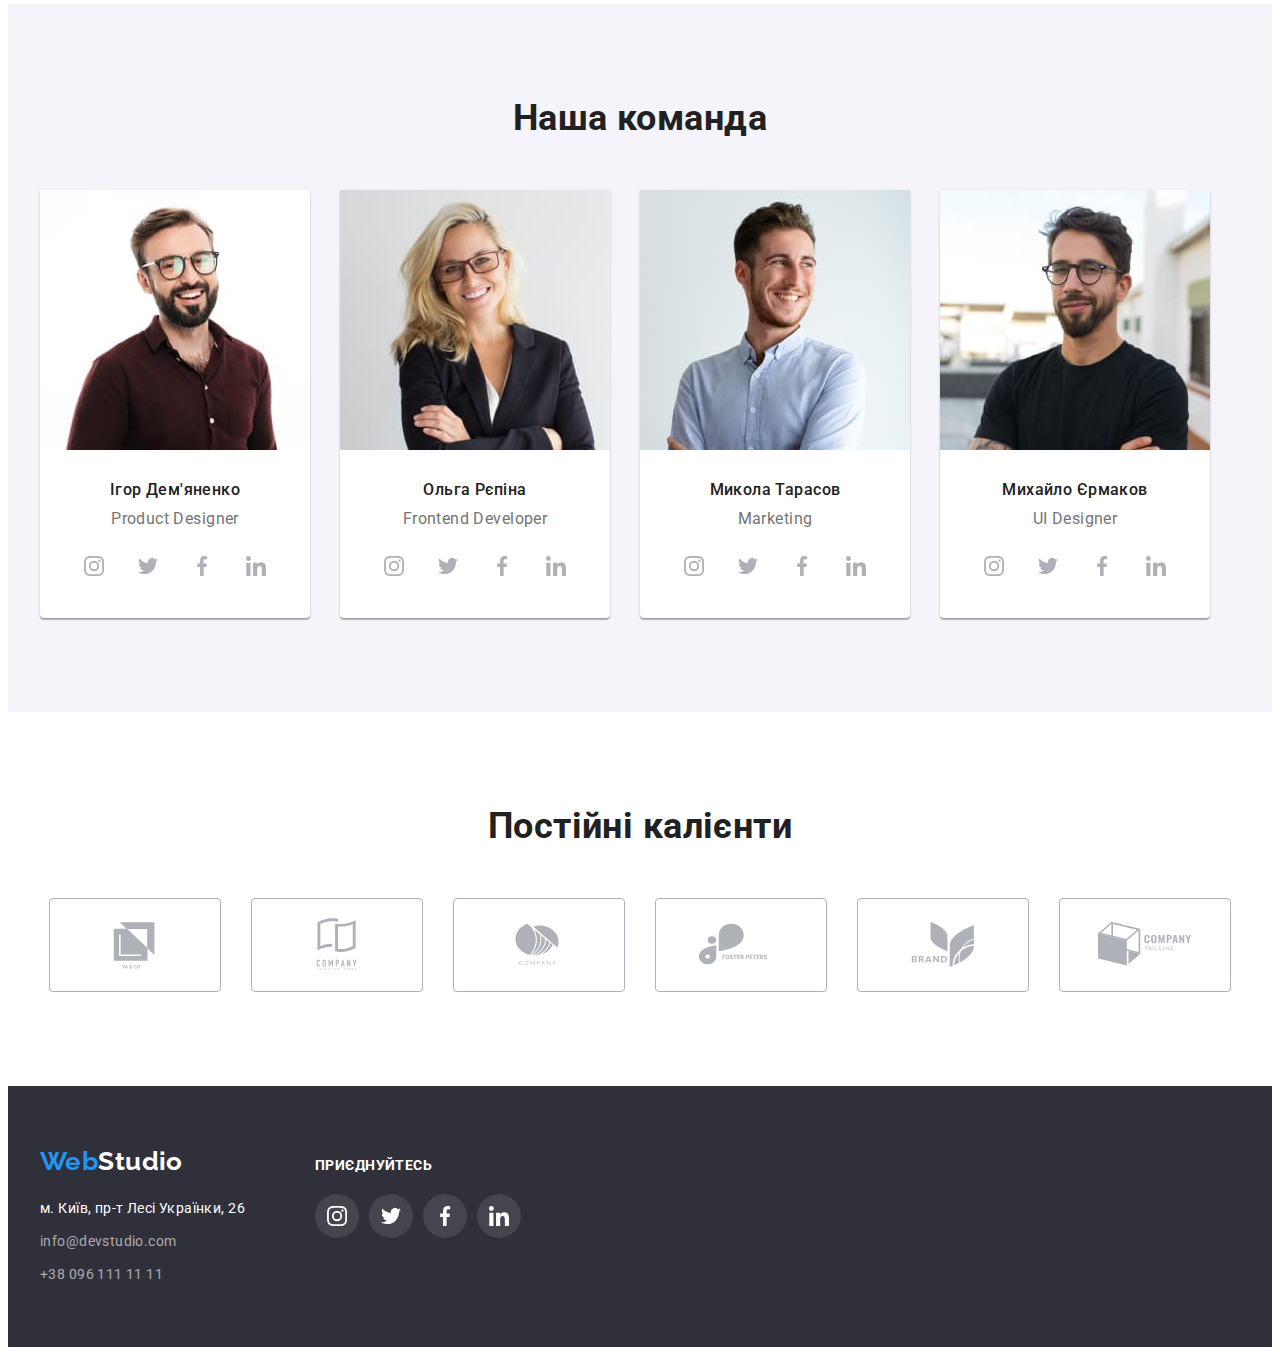
==== commit 6b11a5b0: "update index.html" ====
--- a/index.html
+++ b/index.html
@@ -74,32 +74,40 @@
 				<h2 class="title visually-hidden">Особливості</h2>
 				<ul class="list features-list">
 					<li class="features-item">
-						<svg width="70" height="70">
-							<use href="./images/icons.svg#icon-antenna"></use>
-						</svg>
+						<div class="features-rectangle">
+							<svg class="features-icon" width="70" height="70">
+								<use href="./images/icons.svg#icon-antenna"></use>
+							</svg>
+						</div>
 						<h3 class="features-title">Увага до деталей</h3>
 						<p class="features-text">Ідейні міркування, і навіть початок повсякденної роботи з формування позиції.
 						</p>
 					</li>
 					<li class="features-item">
-						<svg width="70" height="70">
-							<use href="./images/icons.svg#icon-clock"></use>
-						</svg>
+						<div class="features-rectangle">
+							<svg class="features-icon" width="70" height="70">
+								<use href="./images/icons.svg#icon-clock"></use>
+							</svg>
+						</div>
 						<h3 class="features-title">Пунктуальність</h3>
 						<p class="features-text">Завдання організації, особливо рамки і місце навчання кадрів тягне у себе.
 						</p>
 					</li>
 					<li class="features-item">
-						<svg width="70" height="70">
-							<use href="./images/icons.svg#icon-diagram"></use>
-						</svg>
+						<div class="features-rectangle">
+							<svg class="features-icon" width="70" height="70">
+								<use href="./images/icons.svg#icon-diagram"></use>
+							</svg>
+						</div>
 						<h3 class="features-title">Планування</h3>
 						<p class="features-text">Так само консультація з широким активом значною мірою зумовлює.</p>
 					</li>
 					<li class="features-item">
-						<svg width="70" height="70">
-							<use href="./images/icons.svg#icon-astronaut"></use>
-						</svg>
+						<div class="features-rectangle">
+							<svg class="features-icon" width="70" height="70">
+								<use href="./images/icons.svg#icon-astronaut"></use>
+							</svg>
+						</div>
 						<h3 class="features-title">Сучасні технології</h3>
 						<p class="features-text">Значимість цих проблем настільки очевидна, що реалізація планових завдань.
 						</p>
--- a/css/styles.css
+++ b/css/styles.css
@@ -265,6 +265,20 @@
 	margin-right: 0;
 }
 
+.features-rectangle{
+	width: 270px;
+	height: 120px;
+	background-color: var(--team-background-color);
+	display: flex;
+	align-items: center;
+	justify-content: center;
+	margin-bottom: 30px;
+}
+
+.features-icon{
+	
+}
+
 .features-title{
 	font-weight: 700;
 	font-size: 14px;
@@ -292,10 +306,6 @@
 	text-align: center;
 }
 
-/* .technology-title{
-	text-align: center;
-} */
-
 .technology-list{
 	display: flex;
 	margin-top: 50px;
@@ -314,10 +324,6 @@
 .team-section{
 	background-color:var(--team-background-color);
 }
-
-/* .team-title{
-	text-align: center;
-} */
 
 .team-list{
 display: flex;
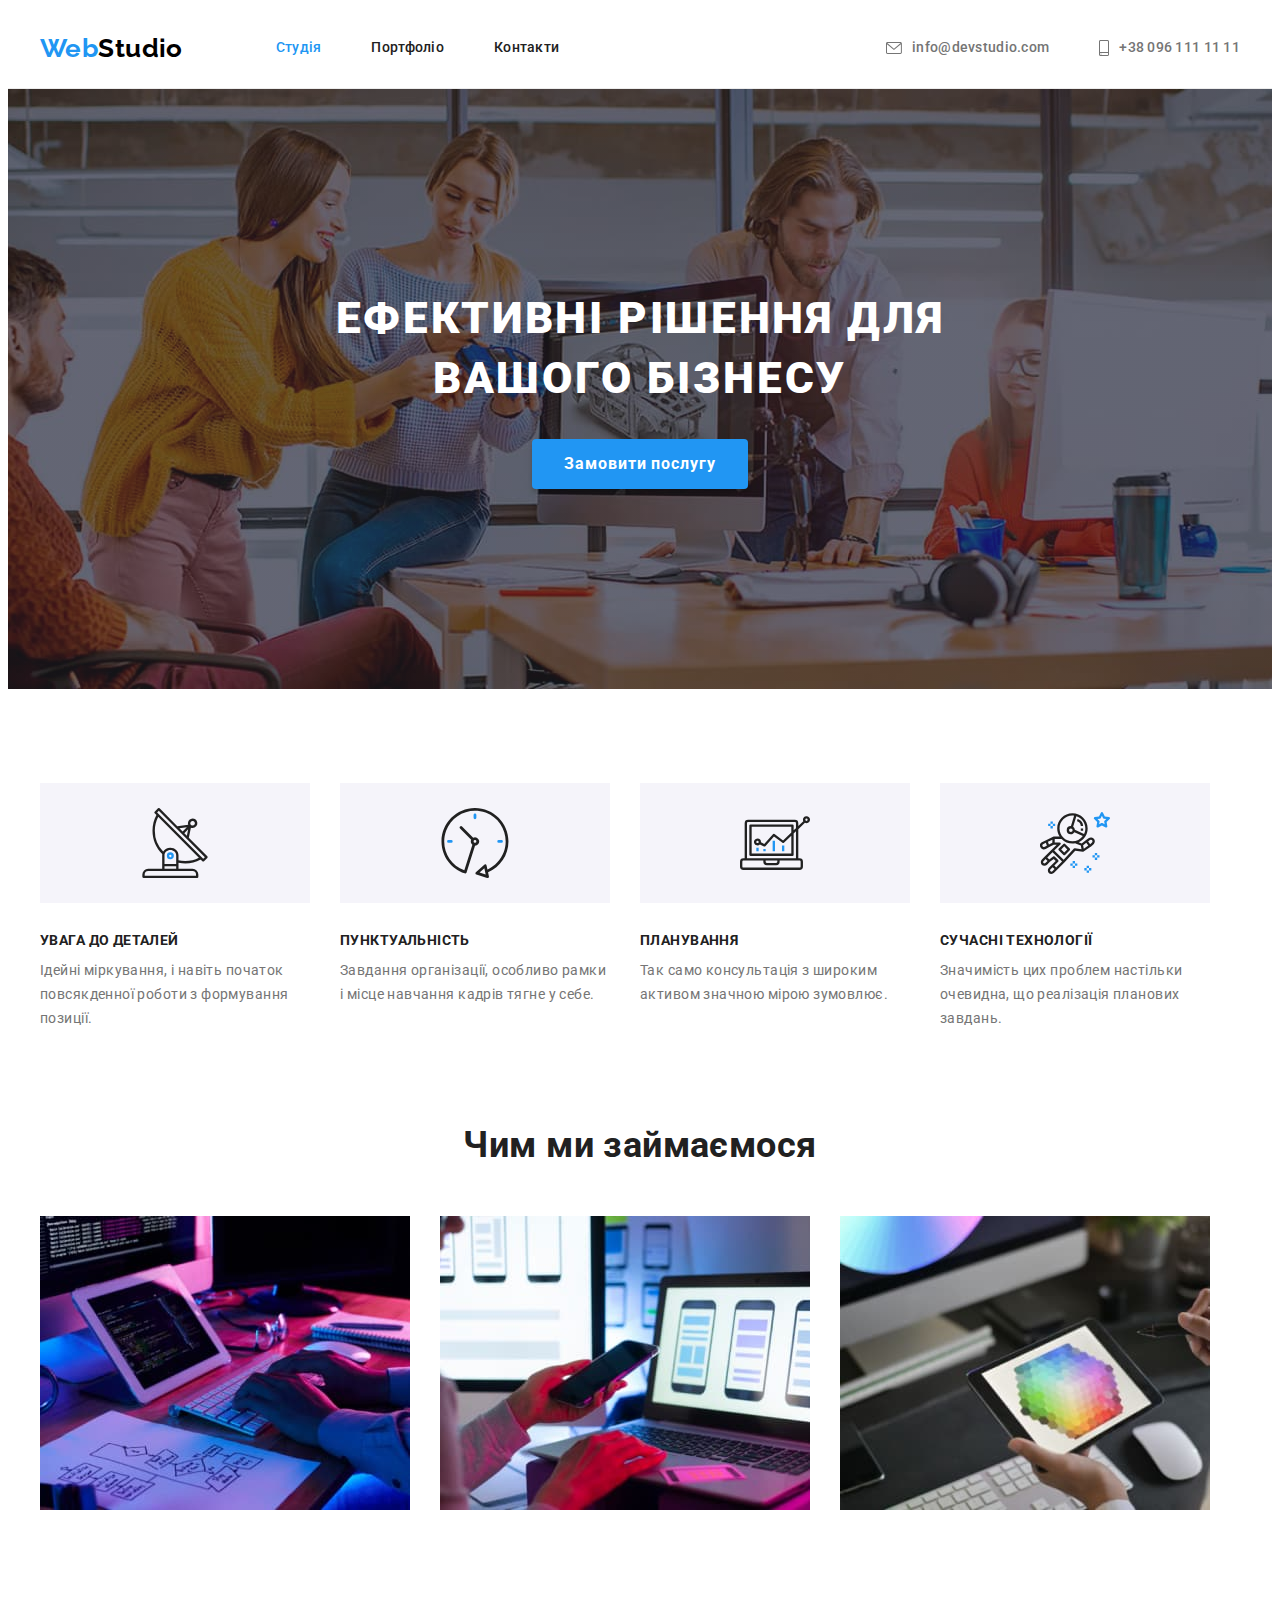
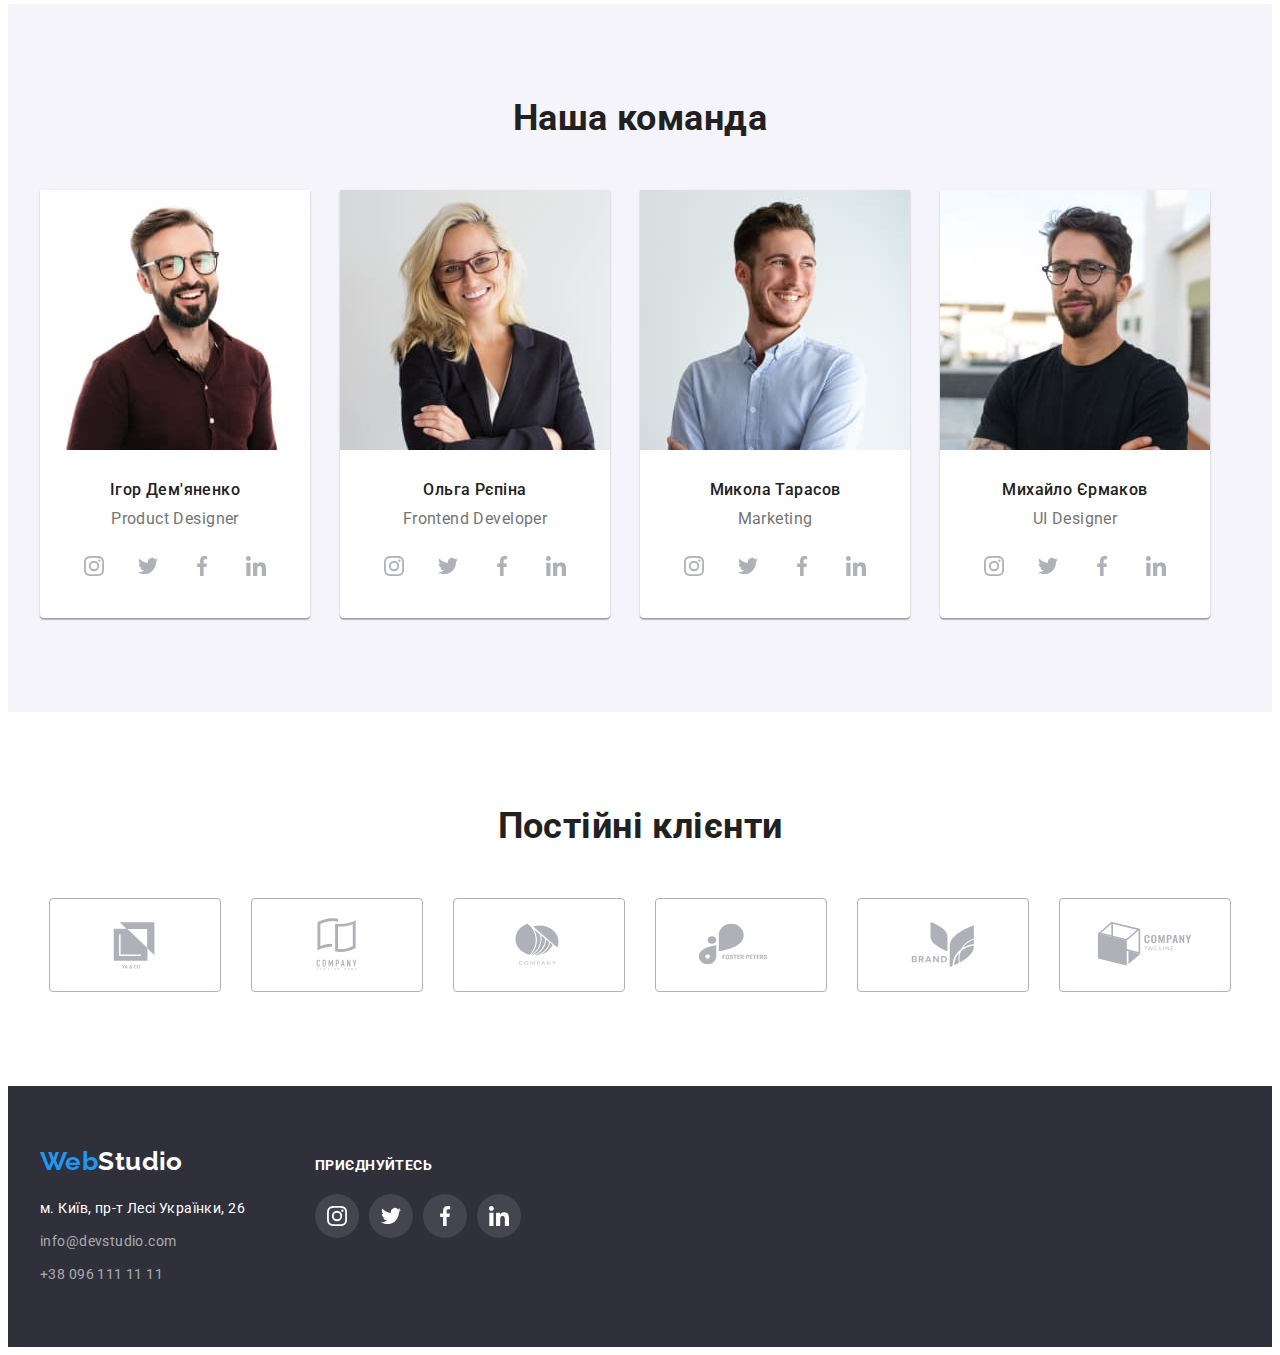
==== commit 14785f16: "Update index.html" ====
--- a/index.html
+++ b/index.html
@@ -5,7 +5,7 @@
 	<meta charset="UTF-8" />
 	<meta http-equiv="X-UA-Compatible" content="IE=edge" />
 	<meta name="viewport" content="width=device-width, initial-scale=1.0" />
-	<title>goit-markup-hw-03</title>
+	<title>goit-markup-hw-04</title>
 	<link rel="preconnect" href="https://fonts.googleapis.com">
 	<link rel="preconnect" href="https://fonts.gstatic.com" crossorigin>
 	<link
@@ -16,8 +16,6 @@
 		crossorigin="anonymous" referrerpolicy="no-referrer" />
 	<link rel="stylesheet" href="./css/styles.css" />
 
-
-
 </head>
 
 <body>
@@ -289,7 +287,7 @@
 		</section>
 		<section class="section customers-section">
 			<div class="container">
-				<h2 class="title customers-title">Постійні кaлієнти</h2>
+				<h2 class="title customers-title">Постійні клієнти</h2>
 				<ul class="list customers-list">
 					<li class="customers-item">
 						<a class="link customers-link" href="">
@@ -390,9 +388,6 @@
 					</li>
 				</ul>
 			</div>
-
-		</div>
-
 		</div>
 
 	</footer>
--- a/css/styles.css
+++ b/css/styles.css
@@ -166,14 +166,14 @@
 
 .address-link{
 	display: flex;
-	fill: var(--secondary-text-color);
+	fill: currentColor;
 	align-items: center;
 	gap: 10px;
 }
 
 .phone-link{
 	display: flex;
-	fill: var(--secondary-text-color);
+	fill: currentColor;
 	align-items: center;
 	gap: 10px;
 }
@@ -275,10 +275,6 @@
 	margin-bottom: 30px;
 }
 
-.features-icon{
-	
-}
-
 .features-title{
 	font-weight: 700;
 	font-size: 14px;
@@ -547,7 +543,7 @@
 
 /* portfolio-work */
 /* калькулятор для лучшей верстки:
-calc (100% - {	сумма зазоров в строке в * значение маржина}px) / количество Єлементов в строке */
+calc (100% - {	сумма зазоров в строке * значение маржина}px) / количество элементов в строке */
 
 .portfolio-work{
 	display: flex;
@@ -563,13 +559,6 @@
 	margin-bottom: 30px;
 }
 
-.portfolio-item:hover,
-.portfolio-item:focus {
-	box-shadow: 0px 1px 1px rgba(0, 0, 0, 0.12),
-		0px 4px 4px rgba(0, 0, 0, 0.06),
-		1px 4px 6px rgba(0, 0, 0, 0.16);
-}
-
 .portfolio-item:nth-child(3n) {
 	margin-right: 0;
 }
@@ -581,10 +570,15 @@
 .portfolio-link {
 	text-decoration: none;
 	color: inherit;
-}
-
-
-
+	display: block;
+}
+
+.portfolio-link:hover,
+.portfolio-link:focus{
+	box-shadow: 0px 1px 1px rgba(0, 0, 0, 0.12),
+			0px 4px 4px rgba(0, 0, 0, 0.06),
+			1px 4px 6px rgba(0, 0, 0, 0.16);
+}
 
 .portfolio-card{
 	padding: 20px 24px;
